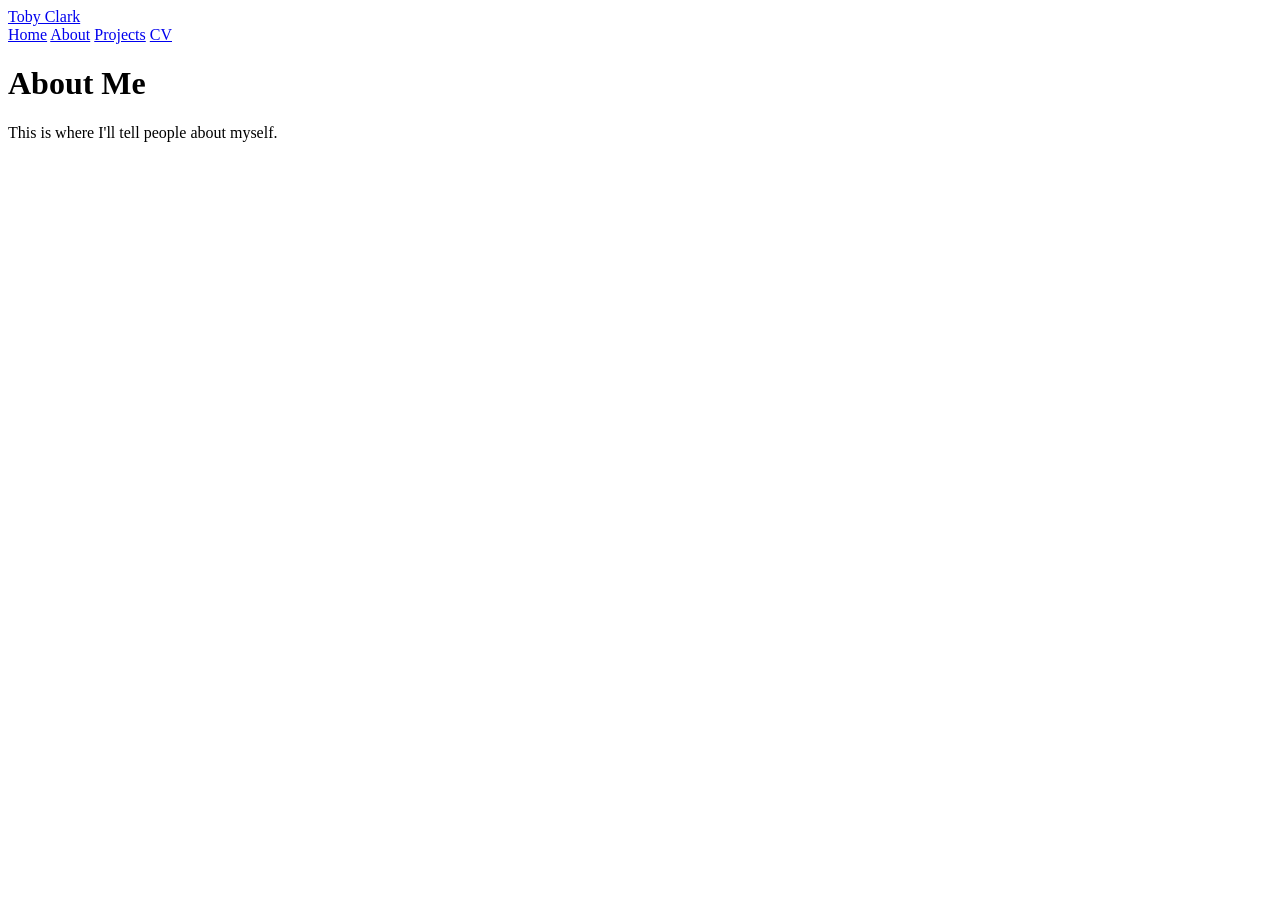
==== about.html @ f23bb9fd "Initial HTML website" ====
<!DOCTYPE html>
<html lang="en">

<head>
    <meta charset="UTF-8">
    <meta name="viewport" content="width=device-width, initial-scale=1.0">
    <title>About — Toby Clark</title>
</head>

<body>

    <nav>
        <a href="index.html">Toby Clark</a>

        <div>
            <a href="index.html">Home</a>
            <a href="about.html">About</a>
            <a href="projects.html">Projects</a>
            <a href="cv.html">CV</a>
        </div>
    </nav>

    <main>

        <h1>About Me</h1>

        <p>This is where I'll tell people about myself.</p>

    </main>

</body>

</html>
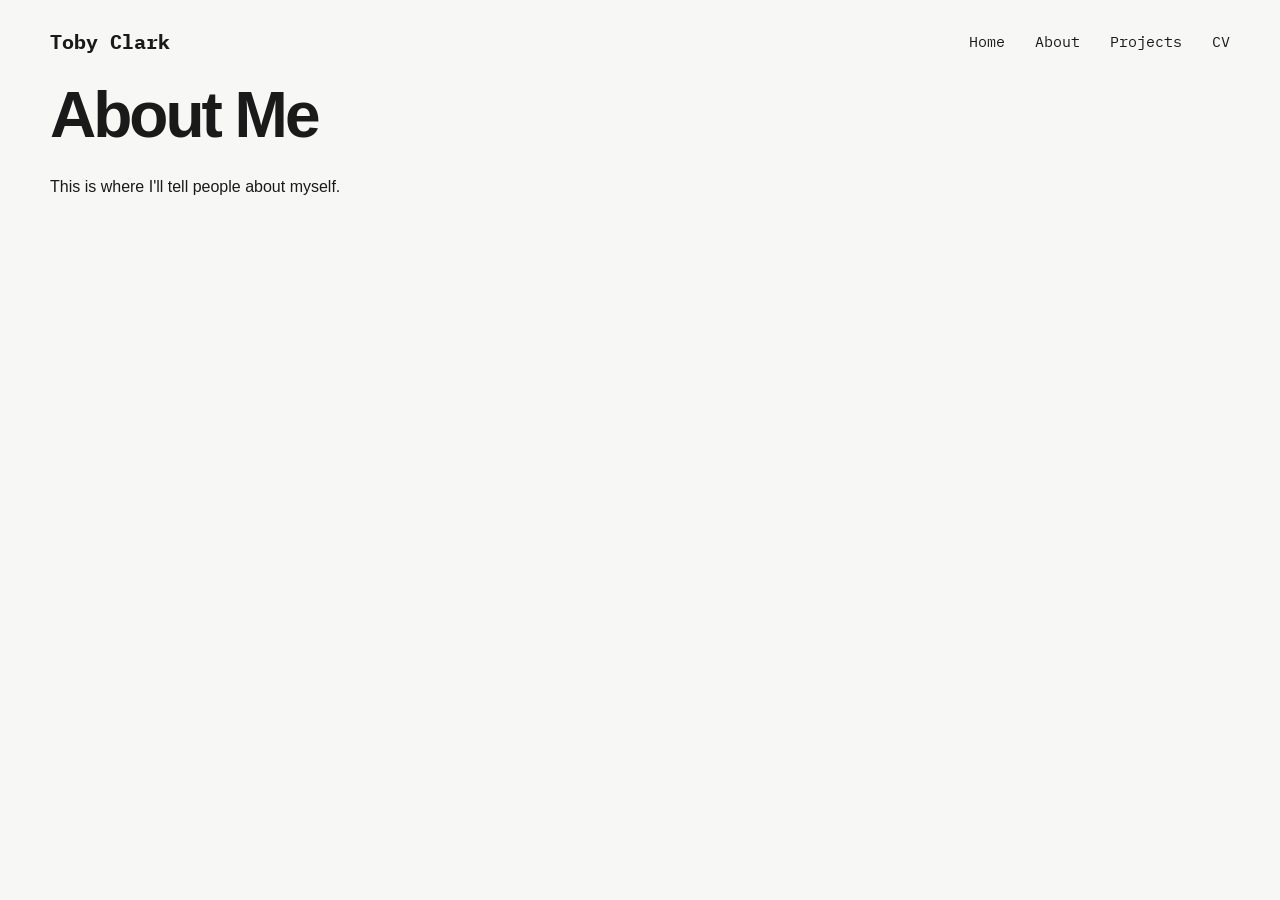
==== commit b5aba406: "Updated projects page and began listing project details sections" ====
--- a/about.html
+++ b/about.html
@@ -5,14 +5,16 @@
     <meta charset="UTF-8">
     <meta name="viewport" content="width=device-width, initial-scale=1.0">
     <title>About — Toby Clark</title>
+
+    <link rel="stylesheet" href="css/style.css">
 </head>
 
 <body>
 
     <nav>
-        <a href="index.html">Toby Clark</a>
+        <a href="index.html" class="logo">Toby Clark</a>
 
-        <div>
+        <div class="nav-links">
             <a href="index.html">Home</a>
             <a href="about.html">About</a>
             <a href="projects.html">Projects</a>
--- a/css/style.css
+++ b/css/style.css
@@ -0,0 +1,468 @@
+@import url('https://fonts.googleapis.com/css2?family=IBM+Plex+Mono:wght@400;500&display=swap');
+
+body {
+    font-family: Arial, sans-serif;
+    margin: 0;
+    background-color: #f7f7f5;
+    color: #1a1a1a;
+}
+
+nav {
+    display: flex;
+    justify-content: space-between;
+    align-items: center;
+    padding: 28px 50px; 
+}
+
+nav a {
+    font-family: 'IBM Plex Mono', monospace;
+    color: #1a1a1a;
+    text-decoration: none;
+}
+
+.logo {
+    font-size: 20px;
+    font-weight: bold;
+}
+
+.nav-links {
+    display: flex;
+    gap: 30px;
+}
+
+.nav-links a {
+    font-size: 15px;
+}
+
+main {
+    max-width: 1200px;
+    margin: 0 auto;
+    padding: 0 50px;
+}
+
+.hero {
+    min-height: calc(100vh - 100px);
+    display: flex;
+    align-items: center;
+    justify-content: center;
+    gap: 80px;
+}
+
+.hero-text {
+    max-width: 650px;
+}
+
+.eyebrow {
+    font-family: 'IBM Plex Mono', monospace;
+    font-size: 12px;
+    letter-spacing: 1.5px;
+    margin-bottom: 30px;
+    color: #666;
+}
+
+h1 {
+    font-size: 64px;
+    line-height: 1.02;
+    letter-spacing: -3px;
+    margin: 0 0 30px 0;
+    font-weight: 700;
+}
+
+.intro {
+    font-family: 'IBM Plex Mono', monospace;
+    font-size: 16px;
+    line-height: 1.65;
+    color: #444;
+    max-width: 520px;
+}
+
+.hero-link {
+    font-size: 16px;
+    font-weight: 600;
+}
+
+.hero-visual {
+    width: 380px;
+    height: 380px;
+    display: flex;
+    align-items: center;
+    justify-content: center;
+}
+
+.percolation-network {
+    --site-size: 9px;
+
+    width: 349px;
+    height: 349px;
+    position: relative;
+    transition: opacity 0.4s ease;
+}
+
+.percolation-network.resetting {
+    opacity: 0;
+}
+
+.site {
+    display: block;
+    width: var(--site-size);
+    height: var(--site-size);
+    border-radius: 50%;
+    background: #1a1a1a;
+    position: absolute;
+    z-index: 2;
+    transform: translate(-50%, -50%);
+}
+
+.site.occupied {
+    background: #777;
+}
+
+.bond {
+    position: absolute;
+    background: #d6d6d2;
+    z-index: 1;
+}
+
+.work-preview {
+    border-top: 1px solid #ccc;
+    padding: 70px 0 100px;
+}
+
+.section-label {
+    font-family: 'IBM Plex Mono', monospace;
+    font-size: 12px;
+    letter-spacing: 1.5px;
+    margin-bottom: 35px;
+}
+
+.work-item {
+    display: grid;
+    grid-template-columns: 50px 1fr auto;
+    gap: 30px;
+    align-items: start;
+    padding: 25px 0;
+    border-top: 1px solid #ddd;
+
+    color: inherit;
+    text-decoration: none;
+
+    transition:
+        padding-left 0.2s ease,
+        border-color 0.2s ease;
+}
+
+.work-item:hover {
+    padding-left: 12px;
+    border-color: #999;
+}
+
+.work-item:focus-visible {
+    outline: 2px solid #1a1a1a;
+    outline-offset: 6px;
+}
+
+.work-item h2 {
+    font-family: Arial, sans-serif;
+    font-size: 28px;
+    margin: 0 0 10px;
+
+    transition: opacity 0.2s ease;
+}
+
+.work-item:hover h2 {
+    opacity: 0.65;
+}
+
+.work-number,
+.work-type {
+    font-family: 'IBM Plex Mono', monospace;
+    font-size: 12px;
+    color: #666;
+}
+
+.work-item h2 {
+    font-family: Arial, sans-serif;
+    font-size: 28px;
+    margin: 0 0 10px;
+}
+
+.work-item p {
+    font-family: 'IBM Plex Mono', monospace;
+    font-size: 14px;
+    line-height: 1.6;
+    color: #555;
+    max-width: 650px;
+    margin: 0;
+}
+
+.projects-page {
+    padding-top: 90px;
+    padding-bottom: 120px;
+}
+
+.projects-header {
+    max-width: 700px;
+    margin-bottom: 90px;
+}
+
+.projects-header h1 {
+    margin-bottom: 25px;
+}
+
+.projects-intro {
+    font-family: 'IBM Plex Mono', monospace;
+    font-size: 16px;
+    line-height: 1.7;
+    color: #555;
+    max-width: 600px;
+}
+
+.project-list {
+    border-top: 1px solid #ccc;
+}
+
+.project-card {
+    display: grid;
+    grid-template-columns: 60px 1fr;
+    gap: 40px;
+
+    padding: 55px 0;
+    border-bottom: 1px solid #ddd;
+}
+
+.project-number {
+    font-family: 'IBM Plex Mono', monospace;
+    font-size: 12px;
+    color: #777;
+    padding-top: 6px;
+}
+
+.project-content {
+    max-width: 760px;
+}
+
+.project-type {
+    font-family: 'IBM Plex Mono', monospace;
+    font-size: 11px;
+    letter-spacing: 1.4px;
+    color: #777;
+    margin: 0 0 15px;
+}
+
+.project-card h2 {
+    font-size: 36px;
+    letter-spacing: -1.5px;
+    margin: 0 0 18px;
+}
+
+.project-summary {
+    font-family: 'IBM Plex Mono', monospace;
+    font-size: 14px;
+    line-height: 1.7;
+    color: #555;
+    max-width: 650px;
+    margin-bottom: 20px;
+}
+
+.project-link {
+    font-family: 'IBM Plex Mono', monospace;
+    font-size: 13px;
+    font-weight: 500;
+    color: #1a1a1a;
+    text-decoration: none;
+}
+
+.project-link:hover {
+    text-decoration: underline;
+}
+
+.project-details {
+    padding-top: 100px;
+}
+
+.project-detail {
+    padding: 90px 0;
+    border-top: 1px solid #ccc;
+}
+
+.project-detail-header {
+    max-width: 760px;
+    margin-bottom: 45px;
+}
+
+.project-detail-label {
+    font-family: 'IBM Plex Mono', monospace;
+    font-size: 11px;
+    letter-spacing: 1.4px;
+    color:#777;
+    margin: 0 0 14px;
+}
+
+.project-detail-header h2 {
+    font-size: 44px;
+    letter-spacing: -2px;
+    margin: 0;
+}
+
+.project-detail-grid {
+    display: grid;
+    grid-template-columns: minmax(0, 1fr) 280px;
+    gap: 70px;
+    align-items: start;
+}
+
+.project-detail-main {
+    max-width: 760px;
+}
+
+.project-detail-intro {
+    font-size: 24px;
+    line-height: 1.45;
+    margin: 0 0 35px;
+}
+
+.project-detail-section {
+    margin-bottom: 35px;
+}
+
+.project-detail-section h3 {
+    font-family: 'IBM Plex Mono', monospace;
+    font-size: 12px;
+    letter-spacing: 1.3px;
+    color: #777;
+    margin: 0 0 12px;
+}
+
+.project-detail-section p {
+    font-family: 'IBM Plex Mono', monospace;
+    font-size: 14px;
+    line-height: 1.75;
+    color: #555;
+    margin: 0;
+    max-width: 680px;
+}
+
+.project-detail-side {
+    display: flex;
+    flex-direction: column;
+    gap: 25px;
+}
+
+.project-meta-block {
+    border-top: 1px solid #ddd;
+    padding-top: 14px;
+}
+
+.project-meta-label {
+    font-family: 'IBM Plex Mono', monospace;
+    font-size: 11px;
+    letter-spacing: 1.3px;
+    color: #777;
+    margin: 0 0 10px;
+}
+
+.project-meta-text {
+    font-family: 'IBM Plex Mono', monospace;
+    font-size: 13px;
+    line-height: 1.7;
+    color: #555;
+    margin: 0;
+}
+
+.project-visual-placeholder {
+    font-family: 'IBM Plex Mono', monospace;
+    font-size: 13px;
+    line-height: 1.6;
+    color: #666;
+    background: #f0f0ec;
+    border: 1px solid #ddd;
+    padding: 22px;
+    min-height: 140px;
+    display: flex;
+    align-items: center;
+}
+
+
+
+@media (max-width: 800px) {
+    nav {
+        padding: 25px 25px;
+    }
+
+    .nav-links {
+        gap: 16px;
+    }
+
+    main {
+        padding: 0 25px;
+    }
+
+    .hero {
+        min-height: auto;
+        flex-direction: column;
+        align-items: flex-start;
+        gap: 50px;
+        padding: 80px 0;
+    }
+
+    .hero-text {
+        max-width: 100%;
+    }
+
+    h1 {
+        font-size: 48px;
+        letter-spacing: -2px;
+    }
+
+    .hero-visual {
+        width: 100%;
+    }
+
+    .work-item {
+        grid-template-columns: 35px 1fr;
+    }
+
+    .work-type {
+        grid-column: 2;
+    }
+
+    .projects-page {
+        padding-top: 60px;
+    }
+
+    .projects-header {
+        margin-bottom: 60px;
+    }
+
+    .project-card {
+        grid-template-columns: 35px 1fr;
+        gap: 20px;
+        padding: 40px 0;
+    }
+
+    .project-card h2 {
+        font-size: 28px;
+    }
+
+    .project-details {
+        padding-top: 70px;
+    }
+
+    .project-detail {
+        padding: 60px 0;
+    }
+
+    .project-detail-header h2 {
+        font-size: 32px;
+        letter-spacing: -1px;
+    }
+
+    .project-detail-grid {
+        grid-template-columns: 1fr;
+        gap: 35px;
+    }
+
+    .project-detail-intro {
+        font-size: 20px;
+    }
+}
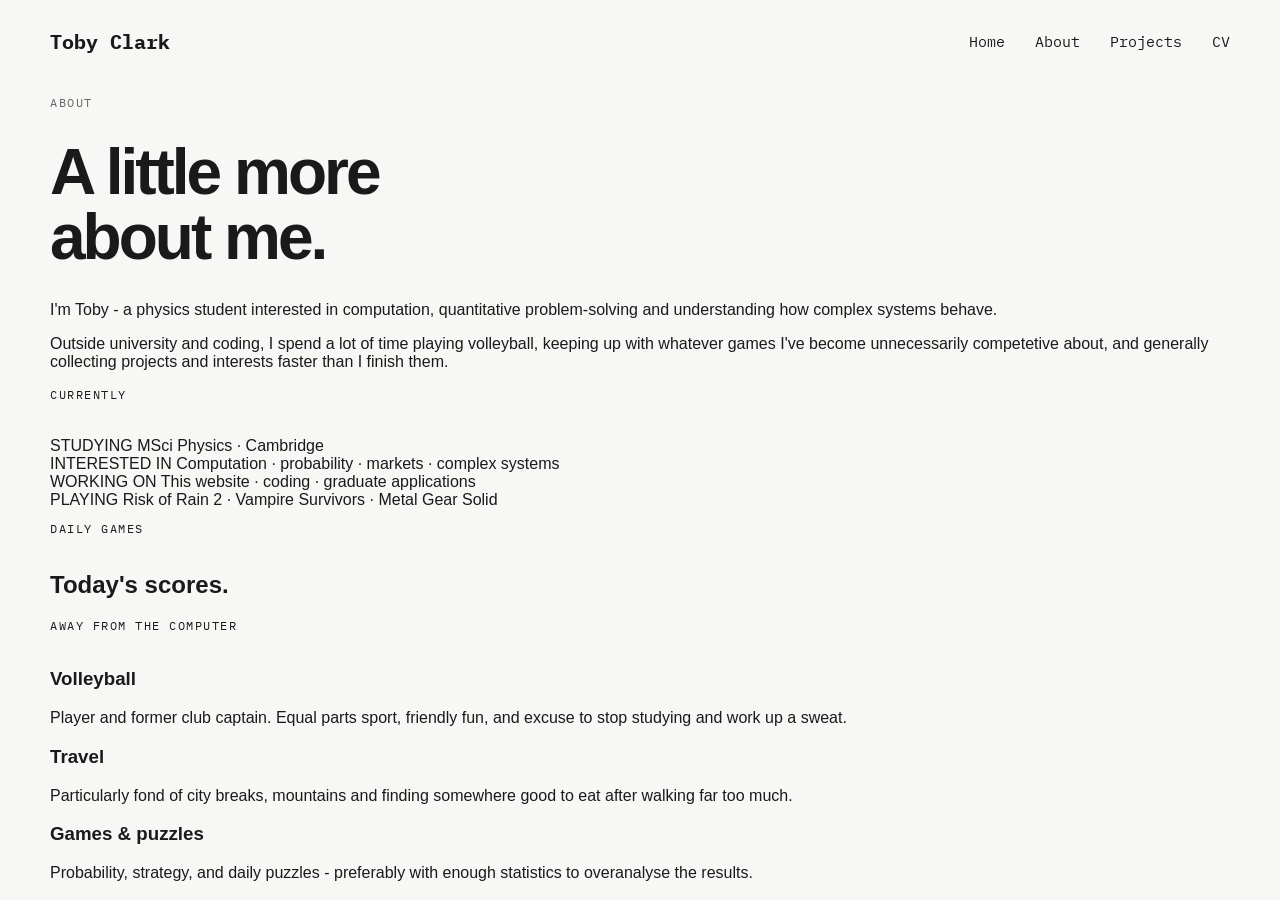
==== commit b916d0f4: "Added body of about section" ====
--- a/about.html
+++ b/about.html
@@ -22,12 +22,120 @@
         </div>
     </nav>
 
-    <main>
 
-        <h1>About Me</h1>
+    <main class="about-page">
 
-        <p>This is where I'll tell people about myself.</p>
+        <section class="about-header">
+            <p class="eyebrow">ABOUT</p>
 
+            <h1>A little more<br>about me.</h1>
+
+            <p class="about-intro">
+                I'm Toby - a physics student interested in computation,
+                quantitative problem-solving and understanding how complex
+                systems behave.
+            </p>
+
+
+            <p class="about-intro">
+                Outside university and coding, I spend a lot of time playing 
+                volleyball, keeping up with whatever games I've become 
+                unnecessarily competetive about, and generally collecting 
+                projects and interests faster than I finish them.
+            </p>
+        </section>
+
+
+        <section class="about-section">
+
+            <p class="section-label">CURRENTLY</p>
+
+            <div class="about-facts">
+
+                <div class="about-fact">
+                    <span class="about-fact-label">STUDYING</span>
+                    <span class="about-fact-value">
+                        MSci Physics · Cambridge
+                    </span>
+                </div>
+
+                <div class="about-fact">
+                    <span class="about-fact-label">INTERESTED IN</span>
+                    <span class="about-fact-value">
+                        Computation · probability · markets · complex systems
+                    </span>
+                </div>
+
+                <div class="about-fact">
+                    <span class="about-fact-label">WORKING ON</span>
+                    <span class="about-fact-value">
+                        This website · coding · graduate applications
+                    </span>
+                </div>
+
+                <div class="about-fact">
+                    <span class="about-fact-label">PLAYING</span>
+                    <span class="about-fact-value">
+                        Risk of Rain 2 · Vampire Survivors · Metal Gear Solid
+                    </span>
+                </div>
+
+            </div>
+
+        </section>
+
+
+        <section class="about-section daily-games">
+
+            <div class="about-section-header">
+                <div>
+                    <p class="section-label">DAILY GAMES</p>
+                    <h2>Today's scores.</h2>
+                </div>
+
+                <p class="games-date" id="games-date"></p>
+            </div>
+
+            <div class="game-grid" id="game-grid">
+                <!-- JavaScript will create game cards -->
+            </div>
+
+        </section>
+
+
+        <section class="about-section">
+
+            <p class="section-label">AWAY FROM THE COMPUTER</p>
+
+            <div class="about-interests">
+
+                <div class="interest-item">
+                    <h3>Volleyball</h3>
+                    <p>
+                        Player and former club captain. Equal parts sport,
+                        friendly fun, and excuse to stop studying and work 
+                        up a sweat.
+                    </p>
+                </div>
+
+                <div class="interest-item">
+                    <h3>Travel</h3>
+                    <p>
+                        Particularly fond of city breaks, mountains and finding 
+                        somewhere good to eat after walking far too much.
+                    </p>
+                </div>
+
+                <div class="interest-item">
+                    <h3>Games &amp; puzzles</h3>
+                    <p>
+                        Probability, strategy, and daily puzzles - preferably with 
+                        enough statistics to overanalyse the results.
+                    </p>
+                </div>
+            </div>
+
+        </section>
     </main>
 
 </body>
--- a/css/style.css
+++ b/css/style.css
@@ -195,195 +195,6 @@
     margin: 0;
 }
 
-.projects-page {
-    padding-top: 90px;
-    padding-bottom: 120px;
-}
-
-.projects-header {
-    max-width: 700px;
-    margin-bottom: 90px;
-}
-
-.projects-header h1 {
-    margin-bottom: 25px;
-}
-
-.projects-intro {
-    font-family: 'IBM Plex Mono', monospace;
-    font-size: 16px;
-    line-height: 1.7;
-    color: #555;
-    max-width: 600px;
-}
-
-.project-list {
-    border-top: 1px solid #ccc;
-}
-
-.project-card {
-    display: grid;
-    grid-template-columns: 60px 1fr;
-    gap: 40px;
-
-    padding: 55px 0;
-    border-bottom: 1px solid #ddd;
-}
-
-.project-number {
-    font-family: 'IBM Plex Mono', monospace;
-    font-size: 12px;
-    color: #777;
-    padding-top: 6px;
-}
-
-.project-content {
-    max-width: 760px;
-}
-
-.project-type {
-    font-family: 'IBM Plex Mono', monospace;
-    font-size: 11px;
-    letter-spacing: 1.4px;
-    color: #777;
-    margin: 0 0 15px;
-}
-
-.project-card h2 {
-    font-size: 36px;
-    letter-spacing: -1.5px;
-    margin: 0 0 18px;
-}
-
-.project-summary {
-    font-family: 'IBM Plex Mono', monospace;
-    font-size: 14px;
-    line-height: 1.7;
-    color: #555;
-    max-width: 650px;
-    margin-bottom: 20px;
-}
-
-.project-link {
-    font-family: 'IBM Plex Mono', monospace;
-    font-size: 13px;
-    font-weight: 500;
-    color: #1a1a1a;
-    text-decoration: none;
-}
-
-.project-link:hover {
-    text-decoration: underline;
-}
-
-.project-details {
-    padding-top: 100px;
-}
-
-.project-detail {
-    padding: 90px 0;
-    border-top: 1px solid #ccc;
-}
-
-.project-detail-header {
-    max-width: 760px;
-    margin-bottom: 45px;
-}
-
-.project-detail-label {
-    font-family: 'IBM Plex Mono', monospace;
-    font-size: 11px;
-    letter-spacing: 1.4px;
-    color:#777;
-    margin: 0 0 14px;
-}
-
-.project-detail-header h2 {
-    font-size: 44px;
-    letter-spacing: -2px;
-    margin: 0;
-}
-
-.project-detail-grid {
-    display: grid;
-    grid-template-columns: minmax(0, 1fr) 280px;
-    gap: 70px;
-    align-items: start;
-}
-
-.project-detail-main {
-    max-width: 760px;
-}
-
-.project-detail-intro {
-    font-size: 24px;
-    line-height: 1.45;
-    margin: 0 0 35px;
-}
-
-.project-detail-section {
-    margin-bottom: 35px;
-}
-
-.project-detail-section h3 {
-    font-family: 'IBM Plex Mono', monospace;
-    font-size: 12px;
-    letter-spacing: 1.3px;
-    color: #777;
-    margin: 0 0 12px;
-}
-
-.project-detail-section p {
-    font-family: 'IBM Plex Mono', monospace;
-    font-size: 14px;
-    line-height: 1.75;
-    color: #555;
-    margin: 0;
-    max-width: 680px;
-}
-
-.project-detail-side {
-    display: flex;
-    flex-direction: column;
-    gap: 25px;
-}
-
-.project-meta-block {
-    border-top: 1px solid #ddd;
-    padding-top: 14px;
-}
-
-.project-meta-label {
-    font-family: 'IBM Plex Mono', monospace;
-    font-size: 11px;
-    letter-spacing: 1.3px;
-    color: #777;
-    margin: 0 0 10px;
-}
-
-.project-meta-text {
-    font-family: 'IBM Plex Mono', monospace;
-    font-size: 13px;
-    line-height: 1.7;
-    color: #555;
-    margin: 0;
-}
-
-.project-visual-placeholder {
-    font-family: 'IBM Plex Mono', monospace;
-    font-size: 13px;
-    line-height: 1.6;
-    color: #666;
-    background: #f0f0ec;
-    border: 1px solid #ddd;
-    padding: 22px;
-    min-height: 140px;
-    display: flex;
-    align-items: center;
-}
-
-
-
 @media (max-width: 800px) {
     nav {
         padding: 25px 25px;
@@ -426,43 +237,17 @@
         grid-column: 2;
     }
 
-    .projects-page {
-        padding-top: 60px;
-    }
-
-    .projects-header {
-        margin-bottom: 60px;
-    }
-
-    .project-card {
-        grid-template-columns: 35px 1fr;
-        gap: 20px;
-        padding: 40px 0;
-    }
-
-    .project-card h2 {
-        font-size: 28px;
-    }
-
-    .project-details {
-        padding-top: 70px;
-    }
-
-    .project-detail {
-        padding: 60px 0;
-    }
-
-    .project-detail-header h2 {
-        font-size: 32px;
-        letter-spacing: -1px;
-    }
-
-    .project-detail-grid {
+    .explorer-main {
         grid-template-columns: 1fr;
-        gap: 35px;
-    }
-
-    .project-detail-intro {
-        font-size: 20px;
+    }
+
+    .lattice-panel {
+        border-right: none;
+        border-bottom: 1px solid #ddd;
+    }
+
+    .probability-plot {
+        height: 280px;
+        margin: 40px 35px 55px 45px;
     }
 }
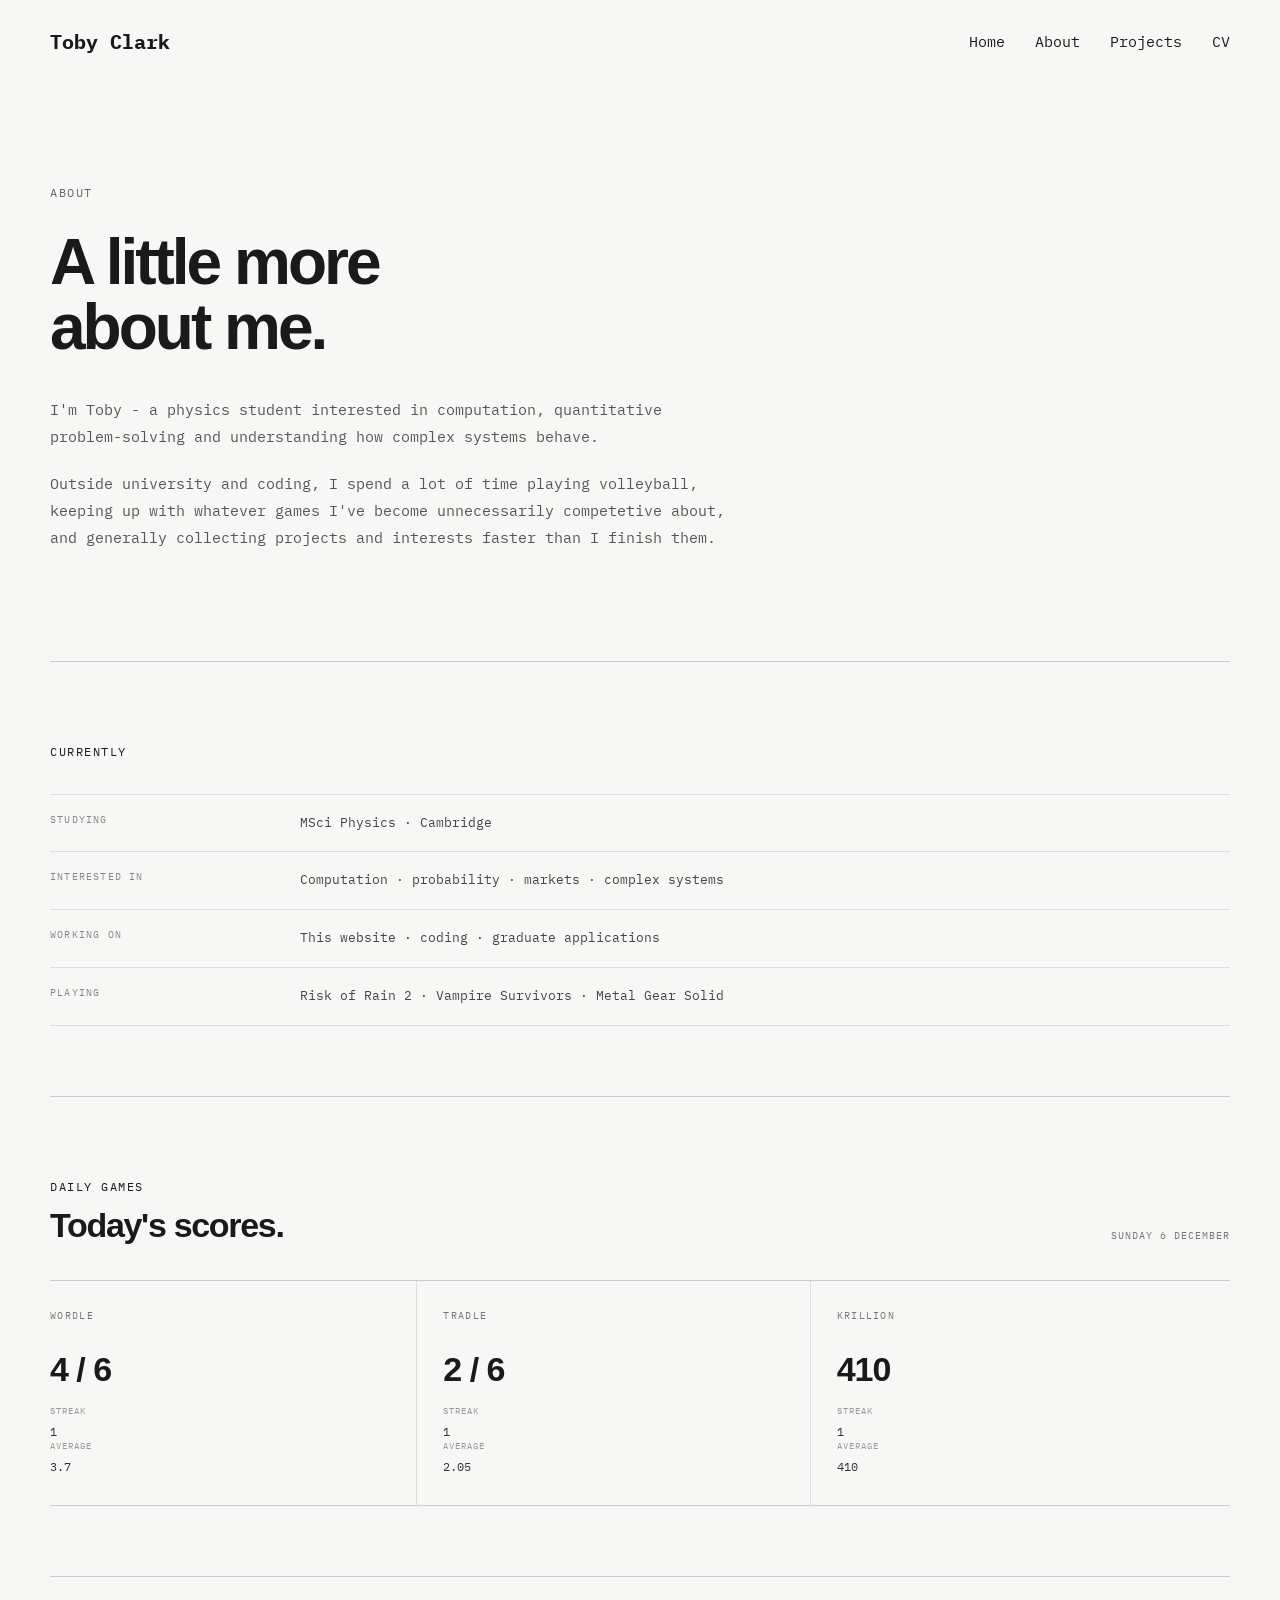
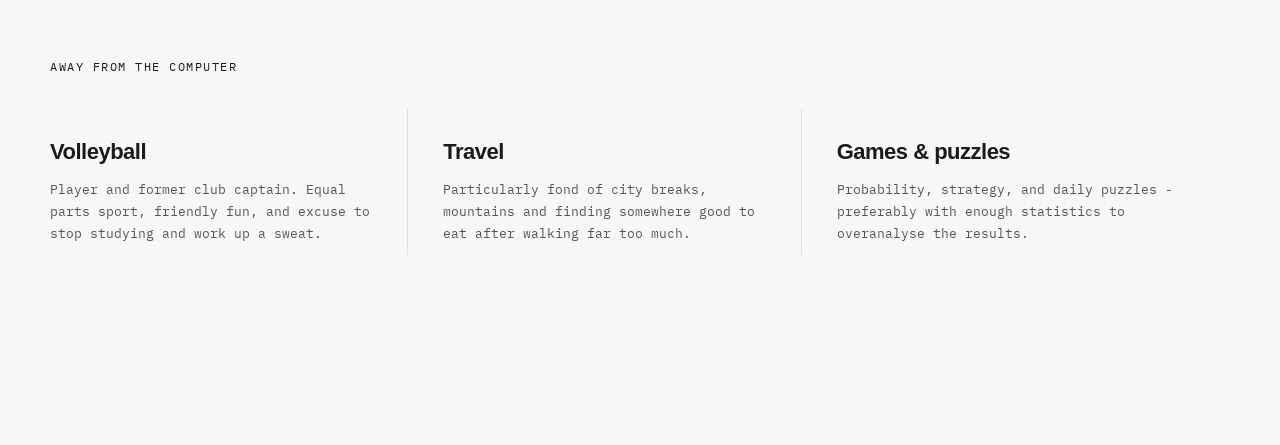
==== commit fab34e53: "Styled about page and added JS for games grid" ====
--- a/about.html
+++ b/about.html
@@ -7,6 +7,7 @@
     <title>About — Toby Clark</title>
 
     <link rel="stylesheet" href="css/style.css">
+    <link rel="stylesheet" href="css/about.css">
 </head>
 
 <body>
@@ -138,6 +139,7 @@
         </section>
     </main>
 
+<script src="js/about.js"></script>
 </body>
 
 </html>
--- a/css/about.css
+++ b/css/about.css
@@ -0,0 +1,280 @@
+/* --------------------------------
+   ABOUT PAGE
+-------------------------------- */
+
+.about-page {
+    padding-top: 90px;
+    padding-bottom: 120px;
+}
+
+
+/* HEADER */
+
+.about-header {
+    max-width: 760px;
+    margin-bottom: 110px;
+}
+
+.about-header h1 {
+    margin-bottom: 35px;
+}
+
+.about-intro {
+    max-width: 680px;
+
+    font-family: 'IBM Plex Mono', monospace;
+    font-size: 15px;
+    line-height: 1.8;
+
+    color: #555;
+
+    margin: 0 0 20px;
+}
+
+/* GENERIC ABOUT SECTIONS */
+
+.about-section {
+    padding: 70px 0;
+
+    border-top: 1px solid #ccc;
+}
+
+.about-section-header {
+    display: flex;
+    justify-content: space-between;
+    align-items: flex-end;
+
+    margin-bottom: 35px;
+}
+
+.about-section-header .section-label {
+    margin-bottom: 12px;
+}
+
+.about-section-header h2 {
+    margin: 0;
+
+    font-size: 34px;
+    letter-spacing: -1.3px;
+}
+
+
+/* CURRENTLY */
+
+.about-facts {
+    border-top: 1px solid #ddd;
+}
+
+.about-fact {
+    display: grid;
+    grid-template-columns: 210px 1fr;
+    gap: 40px;
+
+    padding: 18px 0;
+
+    border-bottom: 1px solid #ddd;
+}
+
+.about-fact-label {
+    font-family: 'IBM Plex Mono', monospace;
+    font-size: 10px;
+    letter-spacing: 1.2px;
+
+    color: #888;
+}
+
+.about-fact-value {
+    font-family: 'IBM Plex Mono', monospace;
+    font-size: 13px;
+    line-height: 1.6;
+
+    color: #444
+}
+
+/* DAILY GAMES */
+
+.games-date {
+    margin: 0 0 3px;
+
+    font-family: 'IBM Plex Mono', monospace;
+    font-size: 10px;
+    letter-spacing: 1px;
+
+    color: #777
+}
+
+.game-grid {
+    display: grid;
+    grid-template-columns: repeat(3, 1fr);
+
+    border-top: 1px solid #ccc;
+    border-bottom: 1px solid #ccc;
+}
+
+.game-card {
+    min-width: 0;
+
+    padding: 28px 26px 30px 0
+}
+
+.game-card:not(:last-child) {
+    border-right: 1px solid #ddd;
+
+    margin-right: 26px;
+}
+
+.game-name {
+    margin: 0 0 28px;
+
+    font-family: 'IBM Plex Mono', monospace;
+    font-size: 10px;
+    letter-spacing: 1.3px;
+
+    color: #777
+}
+
+.game-score {
+    margin: 0 0 8px;
+
+    font-family: Arial, sans-serif;
+    font-size: 34px;
+    font-weight: 700;
+    letter-spacing: -1px;
+}
+
+.game-result {
+    min-height: 20px;
+
+    margin: 0 0 28px;
+
+    font-family: 'IBM Plex Mono', monospace;
+    font-size: 11px;
+    line-height: 1.5;
+
+    color: #777;
+}
+
+.game-stats {
+    display: grid;
+    grid-template-columns: 1fr 1fr;
+    gap: 16px;
+
+    padding-top: 18px;
+
+    border-top: 1px solid #ddd;
+}
+
+.game-stat-label {
+    display: block;
+
+    margin-bottom: 6px;
+
+    font-family: 'IBM Plex Mono', monospace;
+    font-size: 9px;
+    letter-spacing: 1px;
+
+    color: #999;
+}
+
+.game-stat-value {
+    font-family: 'IBM Plex Mono', monospace;
+    font-size: 12px;
+
+    color: #333;
+}
+
+
+/* INTERESTS */
+
+.about-interests {
+    display: grid;
+    grid-template-columns: repeat(3, 1fr);
+
+    gap: 0;
+
+    border-top: 1px sloid #ddd;
+}
+
+.interest-item {
+    padding: 30px 35px 10px 0;
+}
+
+.interest-item:not(:last-child) {
+    border-right: 1px solid #ddd;
+
+    margin-right: 35px;
+}
+
+.interest-item h3 {
+    margin: 0 0 14px;
+
+    font-size: 22px;
+    letter-spacing: -0.5px;
+}
+
+.interest-item p {
+    margin: 0;
+
+    font-family: 'IBM Plex Mono', monospace;
+    font-size: 13px;
+    line-height: 1.7;
+
+    color: #555;
+}
+
+
+/* MOBILE */
+
+@media (max-width: 800px) {
+
+    .about-page {
+        padding-top: 60px;
+    }
+
+    .about-header {
+        margin-bottom: 70px;
+    }
+
+    .about-section {
+        padding: 55px 0;
+    }
+
+    .about-fact {
+        grid-template-columns: 1fr;
+        gap: 8px;
+    }
+
+    .about-section-header {
+        align-items: flex-start;
+        flex-direction: column;
+        gap: 12px;
+    }
+
+    .game-grid {
+        grid-template-columns: 1fr;
+    }
+
+    .game-card {
+        padding: 28px 0;
+    }
+
+    .game-card:not(:last-child) {
+        border-right: none;
+        border-bottom: 1px solid #ddd;
+
+        margin-right: 0;
+    }
+
+    .about-interests {
+        grid-template-columns: 1fr;
+    }
+
+    .interest-item {
+        padding: 28px 0;
+    }
+
+    .interest-item:not(:last-child) {
+        border-right: none;
+        border-bottom: 1px solid #ddd;
+    }
+}
